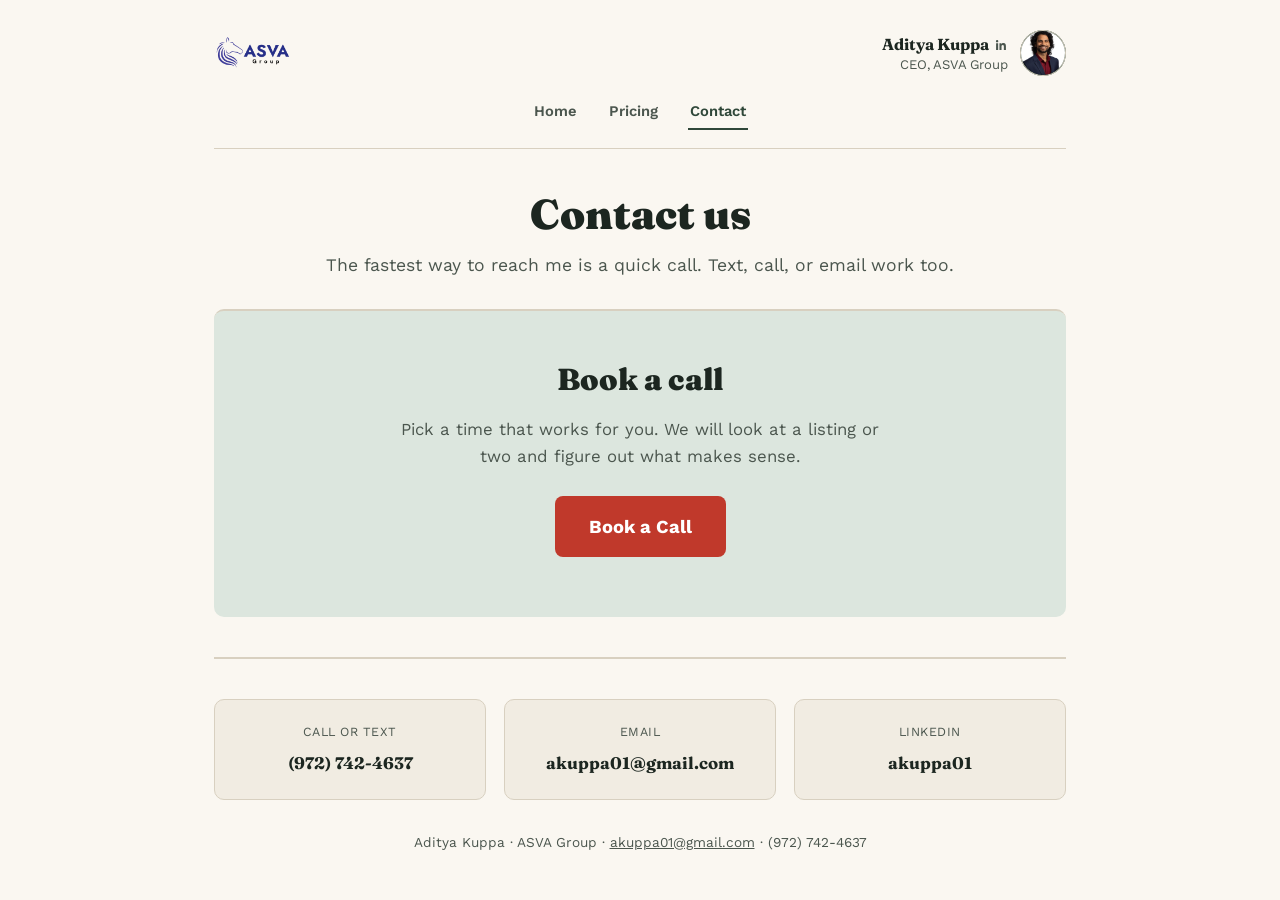
==== contact.html @ 11d43df1 "Add Pricing and Contact pages, LinkedIn link in header - Extracted shared header/nav/footer/button/c" ====
<!DOCTYPE html>
<html lang="en">
<head>
<meta charset="UTF-8">
<meta name="viewport" content="width=device-width, initial-scale=1.0">
<title>Contact | Aditya Kuppa, ASVA Group</title>
<meta name="description" content="Book a call, or reach Aditya Kuppa directly by phone, text, or email.">
<link rel="stylesheet" href="assets/site.css">
<style>
  .contact-methods { border-top: 2px solid var(--rule); padding: 40px 0 10px; }
  .method-grid { display: grid; grid-template-columns: repeat(3, 1fr); gap: 18px; }
  @media (max-width: 680px) { .method-grid { grid-template-columns: 1fr; } }
  .method-card {
    background: var(--bg-panel); border: 1px solid var(--rule); border-radius: 10px;
    padding: 22px; text-align: center;
  }
  .method-card .method-label { font-size: 0.78rem; letter-spacing: 0.04em; text-transform: uppercase; color: var(--ink-soft); margin-bottom: 8px; }
  .method-card a { font-family: 'Fraunces', serif; font-weight: 700; font-size: 1.05rem; color: var(--ink); text-decoration: none; }
  .method-card a:hover { color: var(--accent); }
</style>
</head>
<body>

<div class="wrap">
  <header class="top">
    <a class="brand-logo" href="https://www.asvagroup.org" target="_blank" rel="noopener">
      <img class="logo-img" src="assets/asva-logo.png" alt="ASVA Group">
    </a>
    <div class="profile">
      <div class="profile-text">
        <a class="profile-name-link" href="https://www.linkedin.com/in/akuppa01/" target="_blank" rel="noopener">
          Aditya Kuppa
          <svg class="li-icon" width="14" height="14" viewBox="0 0 24 24" fill="currentColor" aria-hidden="true">
            <path d="M20.45 20.45h-3.56v-5.57c0-1.33-.02-3.04-1.85-3.04-1.85 0-2.14 1.45-2.14 2.94v5.67H9.34V9h3.41v1.56h.05c.48-.9 1.64-1.85 3.37-1.85 3.6 0 4.27 2.37 4.27 5.46v6.28zM5.34 7.43a2.07 2.07 0 1 1 0-4.14 2.07 2.07 0 0 1 0 4.14zM7.12 20.45H3.56V9h3.56v11.45z"/>
          </svg>
        </a>
        <div class="profile-title">CEO, ASVA Group</div>
      </div>
      <div class="profile-photo-wrap">
        <div class="profile-photo-fallback">AK</div>
        <img class="profile-photo" src="assets/aditya-headshot.jpg" alt="Aditya Kuppa" onerror="this.style.display='none'">
      </div>
    </div>
  </header>

  <nav class="site-nav">
    <a href="index.html" class="nav-link">Home</a>
    <a href="pricing.html" class="nav-link">Pricing</a>
    <a href="contact.html" class="nav-link current">Contact</a>
  </nav>

  <section class="page-hero">
    <h1>Contact us</h1>
    <p class="sub">The fastest way to reach me is a quick call. Text, call, or email work too.</p>
  </section>

  <section class="cta">
    <h2>Book a call</h2>
    <p>Pick a time that works for you. We will look at a listing or two and figure out what makes sense.</p>
    <a class="btn" href="https://calendly.com/ksaditya01/30min" target="_blank" rel="noopener">Book a Call</a>
  </section>

  <section class="contact-methods">
    <div class="method-grid">
      <div class="method-card">
        <div class="method-label">Call or text</div>
        <a href="tel:9727424637">(972) 742-4637</a>
      </div>
      <div class="method-card">
        <div class="method-label">Email</div>
        <a href="mailto:akuppa01@gmail.com">akuppa01@gmail.com</a>
      </div>
      <div class="method-card">
        <div class="method-label">LinkedIn</div>
        <a href="https://www.linkedin.com/in/akuppa01/" target="_blank" rel="noopener">akuppa01</a>
      </div>
    </div>
  </section>

  <footer>
    Aditya Kuppa · ASVA Group · <a href="mailto:akuppa01@gmail.com">akuppa01@gmail.com</a> · (972) 742-4637
  </footer>
</div>

</body>
</html>
---- assets/site.css ----
/* Shared across index.html, pricing.html, contact.html */

@import url('https://fonts.googleapis.com/css2?family=Fraunces:opsz,wght@9..144,400;9..144,600;9..144,700;9..144,900&family=Work+Sans:wght@400;500;600;700&display=swap');

:root {
  --bg: #FAF7F1;
  --bg-panel: #F1ECE2;
  --ink: #1C2620;
  --ink-soft: #4B564E;
  --accent: #2F4739;
  --accent-soft: #DCE6DE;
  --gold: #B7902E;
  --free: #C0392B;
  --rule: #D8D0C0;
}

* { box-sizing: border-box; }

body {
  margin: 0;
  background: var(--bg);
  color: var(--ink);
  font-family: 'Work Sans', sans-serif;
  line-height: 1.6;
  -webkit-font-smoothing: antialiased;
  font-size: 17px;
}

a { color: var(--accent); }

.wrap { max-width: 900px; margin: 0 auto; padding: 0 24px; }

header.top { padding: 30px 0 18px; display: flex; align-items: center; justify-content: space-between; flex-wrap: wrap; gap: 16px; }
.brand-logo { display: flex; align-items: center; }
.logo-img { height: 38px; width: auto; display: block; }

.profile { display: flex; align-items: center; gap: 12px; }
.profile-text { text-align: right; line-height: 1.3; }
.profile-name-link {
  display: inline-flex; align-items: center; gap: 5px;
  font-family: 'Fraunces', serif; font-weight: 700; font-size: 1rem;
  color: var(--ink); text-decoration: none;
}
.profile-name-link:hover { color: var(--accent); }
.li-icon { flex: 0 0 auto; color: var(--ink-soft); }
.profile-name-link:hover .li-icon { color: var(--accent); }
.profile-title { font-size: 0.82rem; color: var(--ink-soft); }
.profile-photo-wrap { position: relative; width: 46px; height: 46px; flex: 0 0 auto; }
.profile-photo-fallback {
  position: absolute; inset: 0; border-radius: 50%;
  background: var(--accent); color: #fff;
  display: flex; align-items: center; justify-content: center;
  font-family: 'Fraunces', serif; font-weight: 700; font-size: 0.95rem;
}
.profile-photo {
  position: absolute; inset: 0; width: 100%; height: 100%;
  border-radius: 50%; object-fit: cover; border: 1px solid var(--rule);
}

.site-nav {
  display: flex; justify-content: center; gap: 28px;
  padding: 2px 0 18px; margin-bottom: 22px;
  border-bottom: 1px solid var(--rule);
}
.nav-link {
  font-family: 'Work Sans', sans-serif; font-weight: 600; font-size: 0.92rem;
  color: var(--ink-soft); text-decoration: none;
  padding: 4px 2px; border-bottom: 2px solid transparent;
}
.nav-link:hover { color: var(--ink); }
.nav-link.current { color: var(--accent); border-bottom-color: var(--accent); }

.btn {
  display: inline-block;
  background: var(--free);
  color: #fff;
  text-decoration: none;
  padding: 16px 34px;
  border-radius: 8px;
  font-weight: 700;
  font-size: 1.15rem;
}
.btn:hover { background: #a53125; }

.page-hero { padding: 20px 0 10px; text-align: center; }
.page-hero h1 {
  font-family: 'Fraunces', serif;
  font-weight: 900;
  font-size: clamp(2rem, 5vw, 2.6rem);
  line-height: 1.12;
  margin: 0 0 14px;
}
.page-hero .sub { font-size: 1.1rem; color: var(--ink-soft); max-width: 58ch; margin: 0 auto; }

section.cta {
  border-top: 2px solid var(--rule);
  padding: 44px 0 60px;
  text-align: center;
  background: var(--accent-soft);
  border-radius: 10px;
  margin: 20px 0 40px;
}
.cta h2 { font-family: 'Fraunces', serif; font-weight: 900; font-size: 1.9rem; margin: 0 0 12px; }
.cta p { color: var(--ink-soft); max-width: 50ch; margin: 0 auto 26px; font-size: 1.05rem; }
.contact-note { display: block; margin-top: 16px; font-size: 0.95rem; color: var(--ink-soft); }
.contact-note a { color: var(--ink); font-weight: 600; }

footer { padding: 22px 0 40px; font-size: 0.85rem; color: var(--ink-soft); text-align: center; }
footer a { color: var(--ink-soft); text-decoration: underline; }

:focus-visible { outline: 2px solid var(--gold); outline-offset: 2px; }
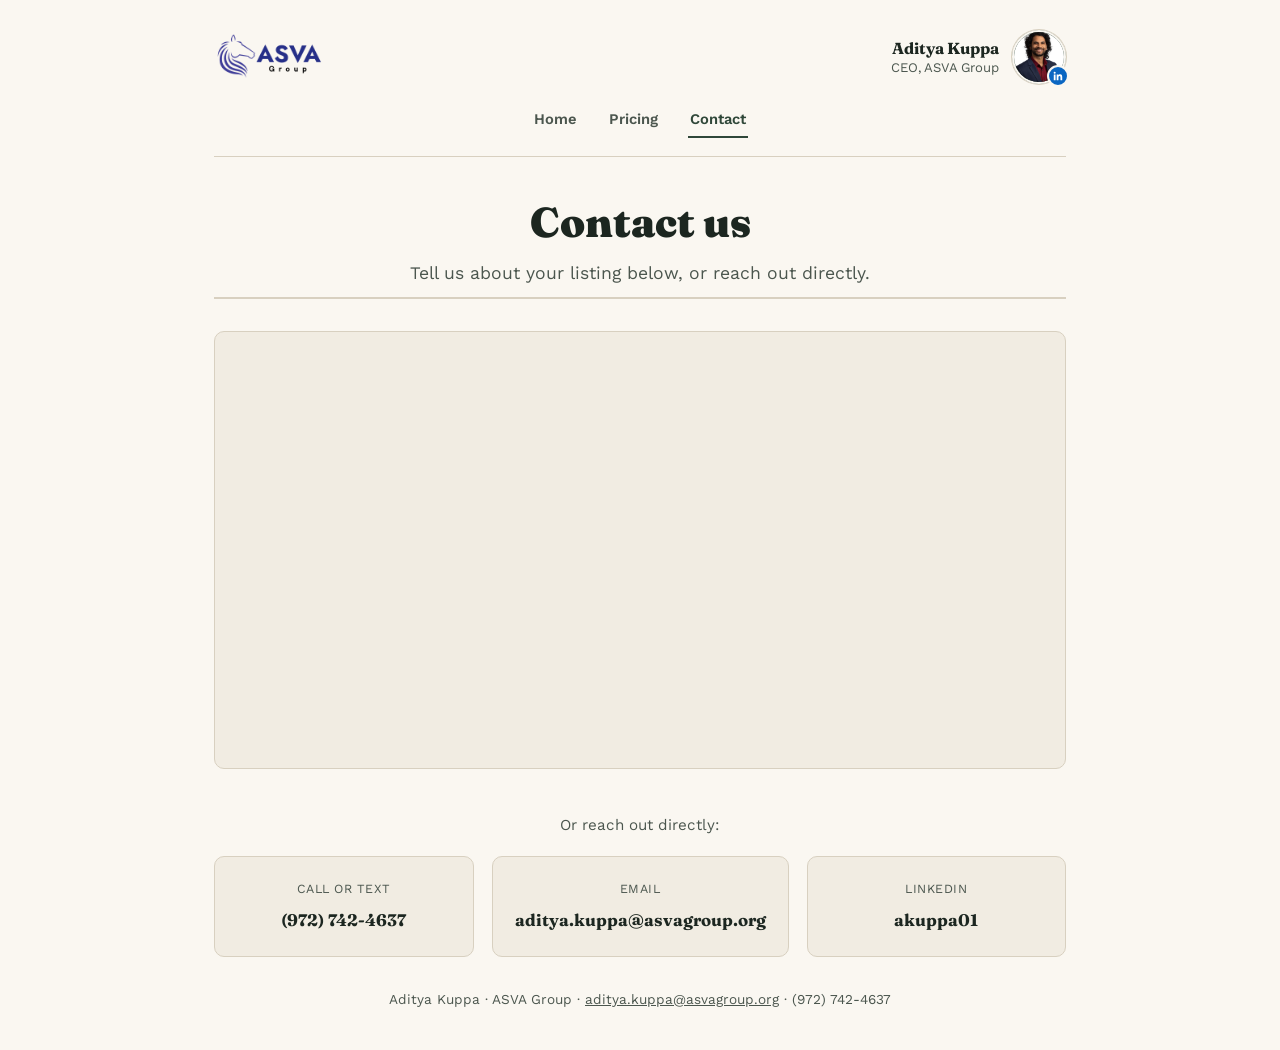
==== commit 655bd4aa: "Header, hero CTA, and contact-flow overhaul Header: - Bigger ASVA logo (38px to 54px) and profile ph" ====
--- a/contact.html
+++ b/contact.html
@@ -4,10 +4,15 @@
 <meta charset="UTF-8">
 <meta name="viewport" content="width=device-width, initial-scale=1.0">
 <title>Contact | Aditya Kuppa, ASVA Group</title>
-<meta name="description" content="Book a call, or reach Aditya Kuppa directly by phone, text, or email.">
+<meta name="description" content="Tell us about your listing, or reach Aditya Kuppa directly by phone, text, email, or LinkedIn.">
 <link rel="stylesheet" href="assets/site.css">
 <style>
-  .contact-methods { border-top: 2px solid var(--rule); padding: 40px 0 10px; }
+  .tally-section { border-top: 2px solid var(--rule); padding: 32px 0 8px; }
+  .tally-wrap { background: var(--bg-panel); border: 1px solid var(--rule); border-radius: 10px; padding: 18px; }
+  .tally-wrap iframe { display: block; border: 0; width: 100%; }
+
+  .method-lead { text-align: center; color: var(--ink-soft); font-size: 0.95rem; margin: 6px 0 18px; }
+  .contact-methods { padding: 30px 0 10px; }
   .method-grid { display: grid; grid-template-columns: repeat(3, 1fr); gap: 18px; }
   @media (max-width: 680px) { .method-grid { grid-template-columns: 1fr; } }
   .method-card {
@@ -26,21 +31,21 @@
     <a class="brand-logo" href="https://www.asvagroup.org" target="_blank" rel="noopener">
       <img class="logo-img" src="assets/asva-logo.png" alt="ASVA Group">
     </a>
-    <div class="profile">
+    <a class="profile-link" href="https://www.linkedin.com/in/akuppa01/" target="_blank" rel="noopener" aria-label="Aditya Kuppa, CEO, ASVA Group, view LinkedIn profile">
       <div class="profile-text">
-        <a class="profile-name-link" href="https://www.linkedin.com/in/akuppa01/" target="_blank" rel="noopener">
-          Aditya Kuppa
-          <svg class="li-icon" width="14" height="14" viewBox="0 0 24 24" fill="currentColor" aria-hidden="true">
-            <path d="M20.45 20.45h-3.56v-5.57c0-1.33-.02-3.04-1.85-3.04-1.85 0-2.14 1.45-2.14 2.94v5.67H9.34V9h3.41v1.56h.05c.48-.9 1.64-1.85 3.37-1.85 3.6 0 4.27 2.37 4.27 5.46v6.28zM5.34 7.43a2.07 2.07 0 1 1 0-4.14 2.07 2.07 0 0 1 0 4.14zM7.12 20.45H3.56V9h3.56v11.45z"/>
-          </svg>
-        </a>
+        <div class="profile-name">Aditya Kuppa</div>
         <div class="profile-title">CEO, ASVA Group</div>
       </div>
       <div class="profile-photo-wrap">
         <div class="profile-photo-fallback">AK</div>
-        <img class="profile-photo" src="assets/aditya-headshot.jpg" alt="Aditya Kuppa" onerror="this.style.display='none'">
+        <img class="profile-photo" src="assets/aditya-headshot.jpg" alt="" onerror="this.style.display='none'">
+        <span class="li-badge" aria-hidden="true">
+          <svg viewBox="0 0 24 24" fill="#fff" aria-hidden="true">
+            <path d="M20.45 20.45h-3.56v-5.57c0-1.33-.02-3.04-1.85-3.04-1.85 0-2.14 1.45-2.14 2.94v5.67H9.34V9h3.41v1.56h.05c.48-.9 1.64-1.85 3.37-1.85 3.6 0 4.27 2.37 4.27 5.46v6.28zM5.34 7.43a2.07 2.07 0 1 1 0-4.14 2.07 2.07 0 0 1 0 4.14zM7.12 20.45H3.56V9h3.56v11.45z"/>
+          </svg>
+        </span>
       </div>
-    </div>
+    </a>
   </header>
 
   <nav class="site-nav">
@@ -51,16 +56,32 @@
 
   <section class="page-hero">
     <h1>Contact us</h1>
-    <p class="sub">The fastest way to reach me is a quick call. Text, call, or email work too.</p>
+    <p class="sub">Tell us about your listing below, or reach out directly.</p>
   </section>
 
-  <section class="cta">
-    <h2>Book a call</h2>
-    <p>Pick a time that works for you. We will look at a listing or two and figure out what makes sense.</p>
-    <a class="btn" href="https://calendly.com/ksaditya01/30min" target="_blank" rel="noopener">Book a Call</a>
+  <section class="tally-section">
+    <div class="tally-wrap">
+      <iframe data-tally-src="https://tally.so/embed/xX1qMy?alignLeft=1&hideTitle=1&transparentBackground=1&dynamicHeight=1"
+        loading="lazy" width="100%" height="400" frameborder="0" marginheight="0" marginwidth="0"
+        title="Contact form"></iframe>
+    </div>
+    <script>
+      var d = document, w = "https://tally.so/widgets/embed.js",
+      v = function() {
+        if (typeof Tally !== "undefined") { Tally.loadEmbeds(); return; }
+        d.querySelectorAll("iframe[data-tally-src]:not([src])").forEach(function(e) { e.src = e.dataset.tallySrc; });
+      };
+      if (typeof Tally !== "undefined") { v(); }
+      else if (d.querySelector('script[src="' + w + '"]') == null) {
+        var s = d.createElement("script");
+        s.src = w; s.onload = v; s.onerror = v;
+        d.body.appendChild(s);
+      } else { v(); }
+    </script>
   </section>
 
   <section class="contact-methods">
+    <p class="method-lead">Or reach out directly:</p>
     <div class="method-grid">
       <div class="method-card">
         <div class="method-label">Call or text</div>
@@ -68,7 +89,7 @@
       </div>
       <div class="method-card">
         <div class="method-label">Email</div>
-        <a href="mailto:akuppa01@gmail.com">akuppa01@gmail.com</a>
+        <a href="mailto:aditya.kuppa@asvagroup.org">aditya.kuppa@asvagroup.org</a>
       </div>
       <div class="method-card">
         <div class="method-label">LinkedIn</div>
@@ -78,7 +99,7 @@
   </section>
 
   <footer>
-    Aditya Kuppa · ASVA Group · <a href="mailto:akuppa01@gmail.com">akuppa01@gmail.com</a> · (972) 742-4637
+    Aditya Kuppa · ASVA Group · <a href="mailto:aditya.kuppa@asvagroup.org">aditya.kuppa@asvagroup.org</a> · (972) 742-4637
   </footer>
 </div>
 
--- a/assets/site.css
+++ b/assets/site.css
@@ -32,30 +32,52 @@
 
 header.top { padding: 30px 0 18px; display: flex; align-items: center; justify-content: space-between; flex-wrap: wrap; gap: 16px; }
 .brand-logo { display: flex; align-items: center; }
-.logo-img { height: 38px; width: auto; display: block; }
+.logo-img { height: 54px; width: auto; display: block; }
 
-.profile { display: flex; align-items: center; gap: 12px; }
+.profile-link {
+  display: flex; align-items: center; gap: 13px;
+  padding: 6px 10px; margin: -6px -10px;
+  border-radius: 10px;
+  text-decoration: none;
+  transition: background 0.15s ease;
+}
+.profile-link:hover { background: var(--accent-soft); }
 .profile-text { text-align: right; line-height: 1.3; }
-.profile-name-link {
-  display: inline-flex; align-items: center; gap: 5px;
+.profile-name {
   font-family: 'Fraunces', serif; font-weight: 700; font-size: 1rem;
-  color: var(--ink); text-decoration: none;
+  color: var(--ink); transition: color 0.15s ease;
 }
-.profile-name-link:hover { color: var(--accent); }
-.li-icon { flex: 0 0 auto; color: var(--ink-soft); }
-.profile-name-link:hover .li-icon { color: var(--accent); }
-.profile-title { font-size: 0.82rem; color: var(--ink-soft); }
-.profile-photo-wrap { position: relative; width: 46px; height: 46px; flex: 0 0 auto; }
+.profile-link:hover .profile-name { color: var(--accent); }
+.profile-title { font-size: 0.82rem; color: var(--ink-soft); transition: color 0.15s ease; }
+.profile-link:hover .profile-title { color: var(--accent); }
+
+.profile-photo-wrap { position: relative; width: 54px; height: 54px; flex: 0 0 auto; }
 .profile-photo-fallback {
   position: absolute; inset: 0; border-radius: 50%;
   background: var(--accent); color: #fff;
   display: flex; align-items: center; justify-content: center;
-  font-family: 'Fraunces', serif; font-weight: 700; font-size: 0.95rem;
+  font-family: 'Fraunces', serif; font-weight: 700; font-size: 1rem;
 }
 .profile-photo {
   position: absolute; inset: 0; width: 100%; height: 100%;
-  border-radius: 50%; object-fit: cover; border: 1px solid var(--rule);
+  border-radius: 50%; object-fit: cover;
+  border: 2px solid var(--bg);
+  box-shadow: 0 0 0 1px var(--rule);
+  transition: box-shadow 0.15s ease;
+  z-index: 2;
 }
+.profile-link:hover .profile-photo { box-shadow: 0 0 0 2px var(--accent); }
+
+.li-badge {
+  position: absolute; right: -3px; bottom: -3px;
+  width: 22px; height: 22px;
+  background: #0A66C2;
+  border-radius: 50%;
+  border: 2px solid var(--bg);
+  display: flex; align-items: center; justify-content: center;
+  z-index: 3;
+}
+.li-badge svg { width: 12px; height: 12px; }
 
 .site-nav {
   display: flex; justify-content: center; gap: 28px;
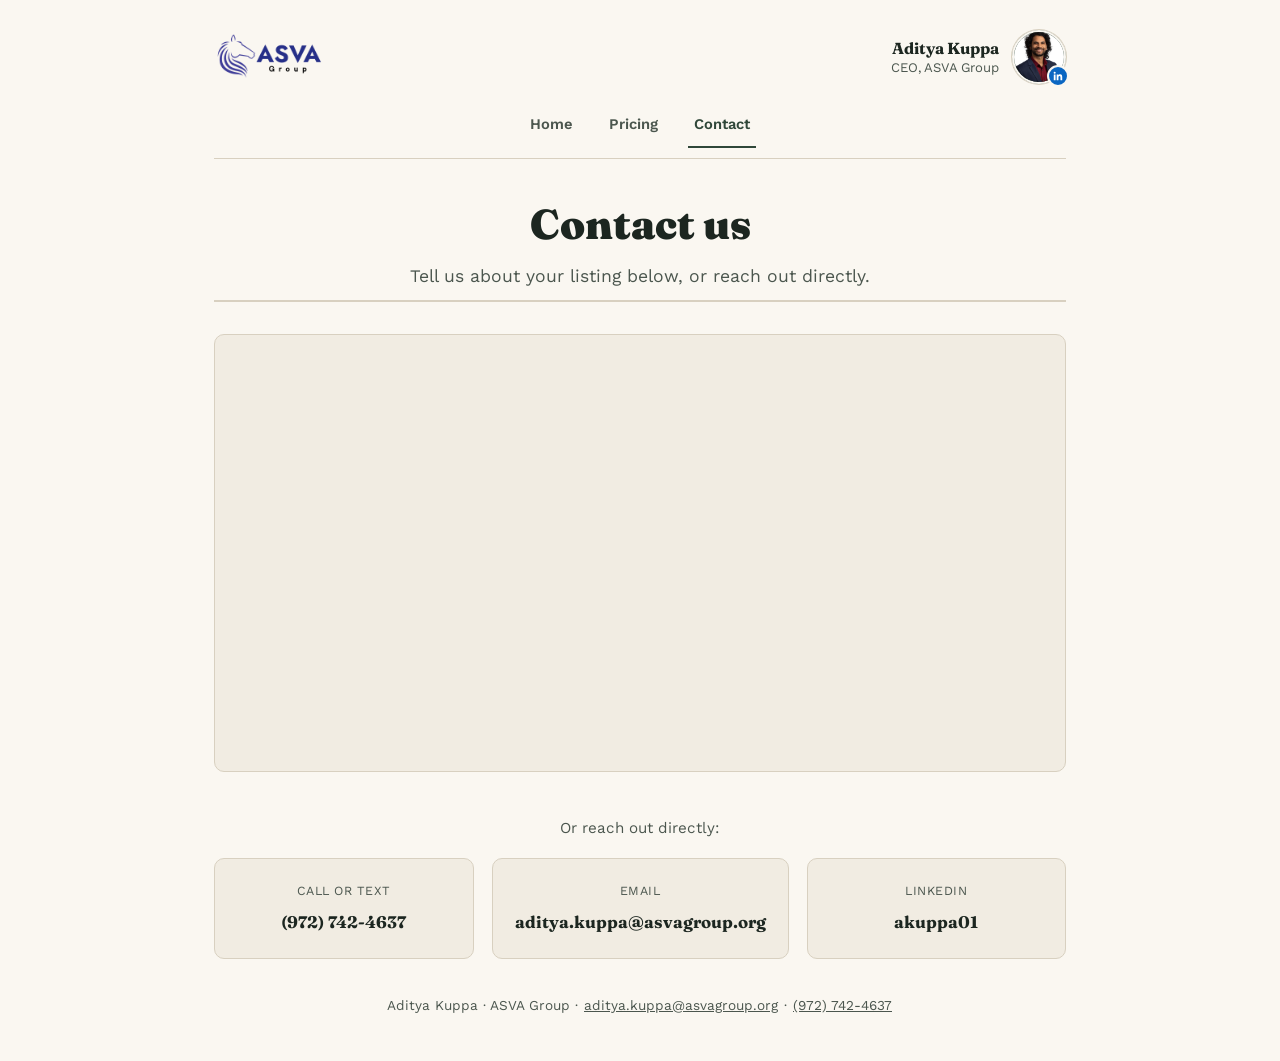
==== commit a72ab0e0: "Mobile touch-target and tap-affordance pass Went through all three pages end to end at 320-430px wid" ====
--- a/contact.html
+++ b/contact.html
@@ -16,12 +16,15 @@
   .method-grid { display: grid; grid-template-columns: repeat(3, 1fr); gap: 18px; }
   @media (max-width: 680px) { .method-grid { grid-template-columns: 1fr; } }
   .method-card {
+    display: block;
     background: var(--bg-panel); border: 1px solid var(--rule); border-radius: 10px;
-    padding: 22px; text-align: center;
+    padding: 22px; text-align: center; text-decoration: none;
+    transition: border-color 0.15s ease, background 0.15s ease;
   }
+  .method-card:hover { border-color: var(--gold); background: #fff; }
   .method-card .method-label { font-size: 0.78rem; letter-spacing: 0.04em; text-transform: uppercase; color: var(--ink-soft); margin-bottom: 8px; }
-  .method-card a { font-family: 'Fraunces', serif; font-weight: 700; font-size: 1.05rem; color: var(--ink); text-decoration: none; }
-  .method-card a:hover { color: var(--accent); }
+  .method-card .method-value { font-family: 'Fraunces', serif; font-weight: 700; font-size: 1.05rem; color: var(--ink); }
+  .method-card:hover .method-value { color: var(--accent); }
 </style>
 </head>
 <body>
@@ -83,23 +86,23 @@
   <section class="contact-methods">
     <p class="method-lead">Or reach out directly:</p>
     <div class="method-grid">
-      <div class="method-card">
+      <a class="method-card" href="tel:9727424637">
         <div class="method-label">Call or text</div>
-        <a href="tel:9727424637">(972) 742-4637</a>
-      </div>
-      <div class="method-card">
+        <div class="method-value">(972) 742-4637</div>
+      </a>
+      <a class="method-card" href="mailto:aditya.kuppa@asvagroup.org">
         <div class="method-label">Email</div>
-        <a href="mailto:aditya.kuppa@asvagroup.org">aditya.kuppa@asvagroup.org</a>
-      </div>
-      <div class="method-card">
+        <div class="method-value">aditya.kuppa@asvagroup.org</div>
+      </a>
+      <a class="method-card" href="https://www.linkedin.com/in/akuppa01/" target="_blank" rel="noopener">
         <div class="method-label">LinkedIn</div>
-        <a href="https://www.linkedin.com/in/akuppa01/" target="_blank" rel="noopener">akuppa01</a>
-      </div>
+        <div class="method-value">akuppa01</div>
+      </a>
     </div>
   </section>
 
   <footer>
-    Aditya Kuppa · ASVA Group · <a href="mailto:aditya.kuppa@asvagroup.org">aditya.kuppa@asvagroup.org</a> · (972) 742-4637
+    Aditya Kuppa · ASVA Group · <a href="mailto:aditya.kuppa@asvagroup.org">aditya.kuppa@asvagroup.org</a> · <a href="tel:9727424637">(972) 742-4637</a>
   </footer>
 </div>
 
--- a/assets/site.css
+++ b/assets/site.css
@@ -80,14 +80,16 @@
 .li-badge svg { width: 12px; height: 12px; }
 
 .site-nav {
-  display: flex; justify-content: center; gap: 28px;
-  padding: 2px 0 18px; margin-bottom: 22px;
+  display: flex; justify-content: center; gap: 24px;
+  padding: 2px 0 10px; margin-bottom: 22px;
   border-bottom: 1px solid var(--rule);
 }
 .nav-link {
+  display: inline-flex; align-items: center; justify-content: center;
+  min-height: 44px; padding: 4px 6px;
   font-family: 'Work Sans', sans-serif; font-weight: 600; font-size: 0.92rem;
   color: var(--ink-soft); text-decoration: none;
-  padding: 4px 2px; border-bottom: 2px solid transparent;
+  border-bottom: 2px solid transparent;
 }
 .nav-link:hover { color: var(--ink); }
 .nav-link.current { color: var(--accent); border-bottom-color: var(--accent); }
@@ -125,9 +127,9 @@
 .cta h2 { font-family: 'Fraunces', serif; font-weight: 900; font-size: 1.9rem; margin: 0 0 12px; }
 .cta p { color: var(--ink-soft); max-width: 50ch; margin: 0 auto 26px; font-size: 1.05rem; }
 .contact-note { display: block; margin-top: 16px; font-size: 0.95rem; color: var(--ink-soft); }
-.contact-note a { color: var(--ink); font-weight: 600; }
+.contact-note a { display: inline-block; padding: 6px 2px; color: var(--ink); font-weight: 600; }
 
 footer { padding: 22px 0 40px; font-size: 0.85rem; color: var(--ink-soft); text-align: center; }
-footer a { color: var(--ink-soft); text-decoration: underline; }
+footer a { display: inline-block; padding: 4px 1px; color: var(--ink-soft); text-decoration: underline; }
 
 :focus-visible { outline: 2px solid var(--gold); outline-offset: 2px; }
